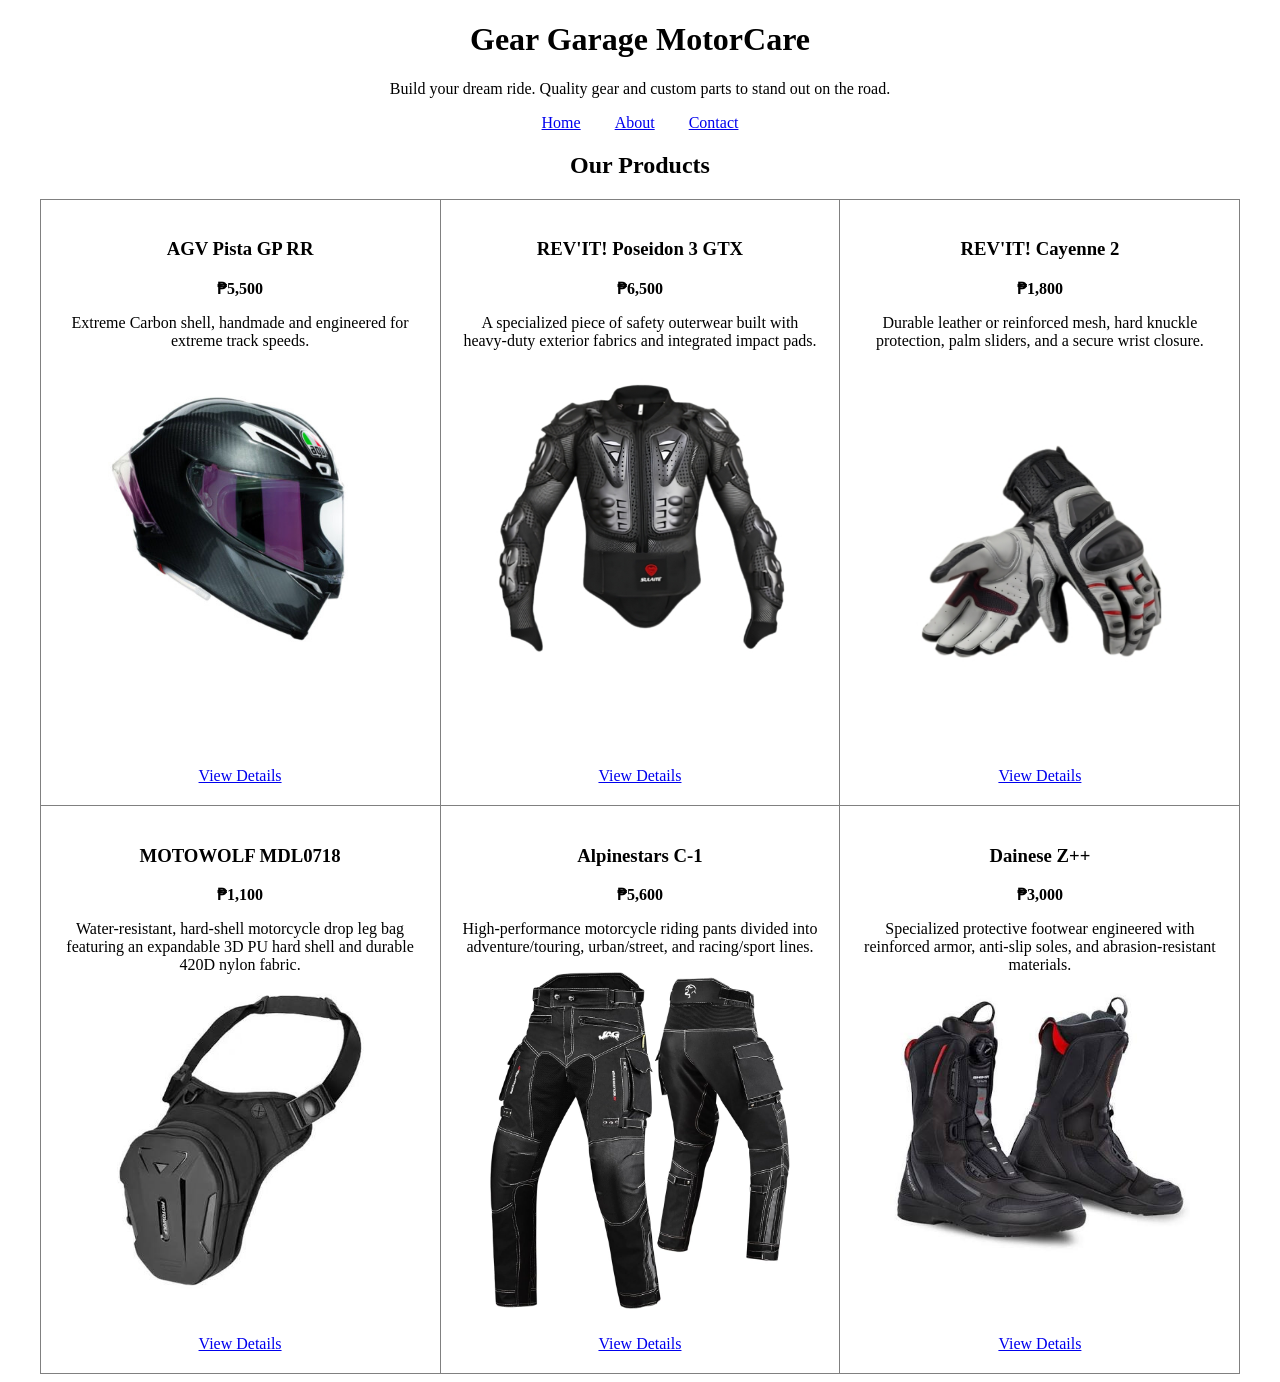
==== index.html @ 1aab7320 "Update prod info" ====
<!DOCTYPE html>
<html lang="en">
<head>
    <meta charset="UTF-8">
    <meta name="viewport" content="width=device-width, initial-scale=1.0">
    <title>Gear Garage MotorCare</title>
</head>
<body>
    <center>
        <header>
            <h1>Gear Garage MotorCare</h1>
            <p>Build your dream ride. Quality gear and custom parts to stand out on the road.</p>
        </header>
        
        <nav>
            <ul style="list-style:none; padding:0;">
                <li style="display:inline; margin:0 15px;"><a href="index.html">Home</a></li>
                <li style="display:inline; margin:0 15px;"><a href="about.html">About</a></li>
                <li style="display:inline; margin:0 15px;"><a href="contact.html">Contact</a></li>
            </ul>
        </nav>
    </center>
    
    <main>
        <!-- PRODUCTS SECTION -->
        <center>
            <section>
                <h2>Our Products</h2>
                
                <table border="1" cellpadding="20" style="border-collapse: collapse; text-align: center; width: 95%;">
                    <tr>
                        <td style="width: 33.33%; vertical-align: top; position: relative; padding-bottom: 60px;">
                            <article>
                                <h3>AGV Pista GP RR</h3>
                                <p><strong>₱5,500</strong></p>
                                <p>Extreme Carbon shell, handmade and engineered for extreme track speeds.</p>
                                <img src="Images/helmet.jpg" alt="casual comfort noise suppression, and features an integrated hydration system layout" width="300">
                            </article>
                            <a href="Products/Helmet.html" style="display: block; text-align: center; position: absolute; bottom: 20px; width: 100%; left: 0;">View Details</a>
                        </td>
                        
                        <td style="width: 33.33%; vertical-align: top; position: relative; padding-bottom: 60px;">
                            <article>
                                <h3>REV'IT! Poseidon 3 GTX</h3>
                                <p><strong>₱6,500</strong></p>
                                <p>A specialized piece of safety outerwear built with heavy-duty exterior fabrics and integrated impact pads.</p>
                                <img src="Images/jacket.jpg" alt="It protects riders from abrasion (road rash) and blunt-force trauma during a crash." width="300">
                            </article>
                            <a href="Products/Jacket.html" style="display: block; text-align: center; position: absolute; bottom: 20px; width: 100%; left: 0;">View Details</a>
                        </td>
                        
                        <td style="width: 33.33%; vertical-align: top; position: relative; padding-bottom: 60px;">
                            <article>
                                <h3>REV'IT! Cayenne 2</h3>
                                <p><strong>₱1,800</strong></p>
                                <p>Durable leather or reinforced mesh, hard knuckle protection, palm sliders, and a secure wrist closure.</p>
                                <img src="Images/gloves.jpg" alt="It balance high abrasion resistance with comfort and lever feel, protecting your hands from impact and weather while keeping your grip strong" width="300">
                            </article>
                            <a href="Products/Gloves.html" style="display: block; text-align: center; position: absolute; bottom: 20px; width: 100%; left: 0;">View Details</a>
                        </td>
                    </tr>
                    
                    <tr>
                        <td style="width: 33.33%; vertical-align: top; position: relative; padding-bottom: 60px;">
                            <article>
                                <h3>MOTOWOLF MDL0718</h3>
                                <p><strong>₱1,100</strong></p>
                                <p>Water-resistant, hard-shell motorcycle drop leg bag featuring an expandable 3D PU hard shell and durable 420D nylon fabric.</p>
                                <img src="Images/bag.jpg" alt="This includes adjustable quick-release straps, an integrated earphone hole" width="300">
                            </article>
                            <a href="Products/Bags.html" style="display: block; text-align: center; position: absolute; bottom: 20px; width: 100%; left: 0;">View Details</a>
                        </td>
                        
                        <td style="width: 33.33%; vertical-align: top; position: relative; padding-bottom: 60px;">
                            <article>
                                <h3>Alpinestars C-1</h3>
                                <p><strong>₱5,600</strong></p>
                                <p>High-performance motorcycle riding pants divided into adventure/touring, urban/street, and racing/sport lines.</p>
                                <img src="Images/pants.jpg" alt="They feature technical textiles or premium cowhide, CE-certified armor integrations" width="300">
                            </article>
                            <a href="Products/Pants.html" style="display: block; text-align: center; position: absolute; bottom: 20px; width: 100%; left: 0;">View Details</a>
                        </td>
                        
                        <td style="width: 33.33%; vertical-align: top; position: relative; padding-bottom: 60px;">
                            <article>
                                <h3>Dainese Z++</h3>
                                <p><strong>₱3,000</strong></p>
                                <p>Specialized protective footwear engineered with reinforced armor, anti-slip soles, and abrasion-resistant materials.</p>
                                <img src="Images/boots.jpg" alt="Heavy-duty full-grain oil-treated leather, suede, or reinforced synthetic textiles" width="300">
                            </article>
                            <a href="Products/Boots.html" style="display: block; text-align: center; position: absolute; bottom: 20px; width: 100%; left: 0;">View Details</a>
                        </td>
                    </tr>
                </table>

            </section>
        </center>
    </main>

</body>
</html>
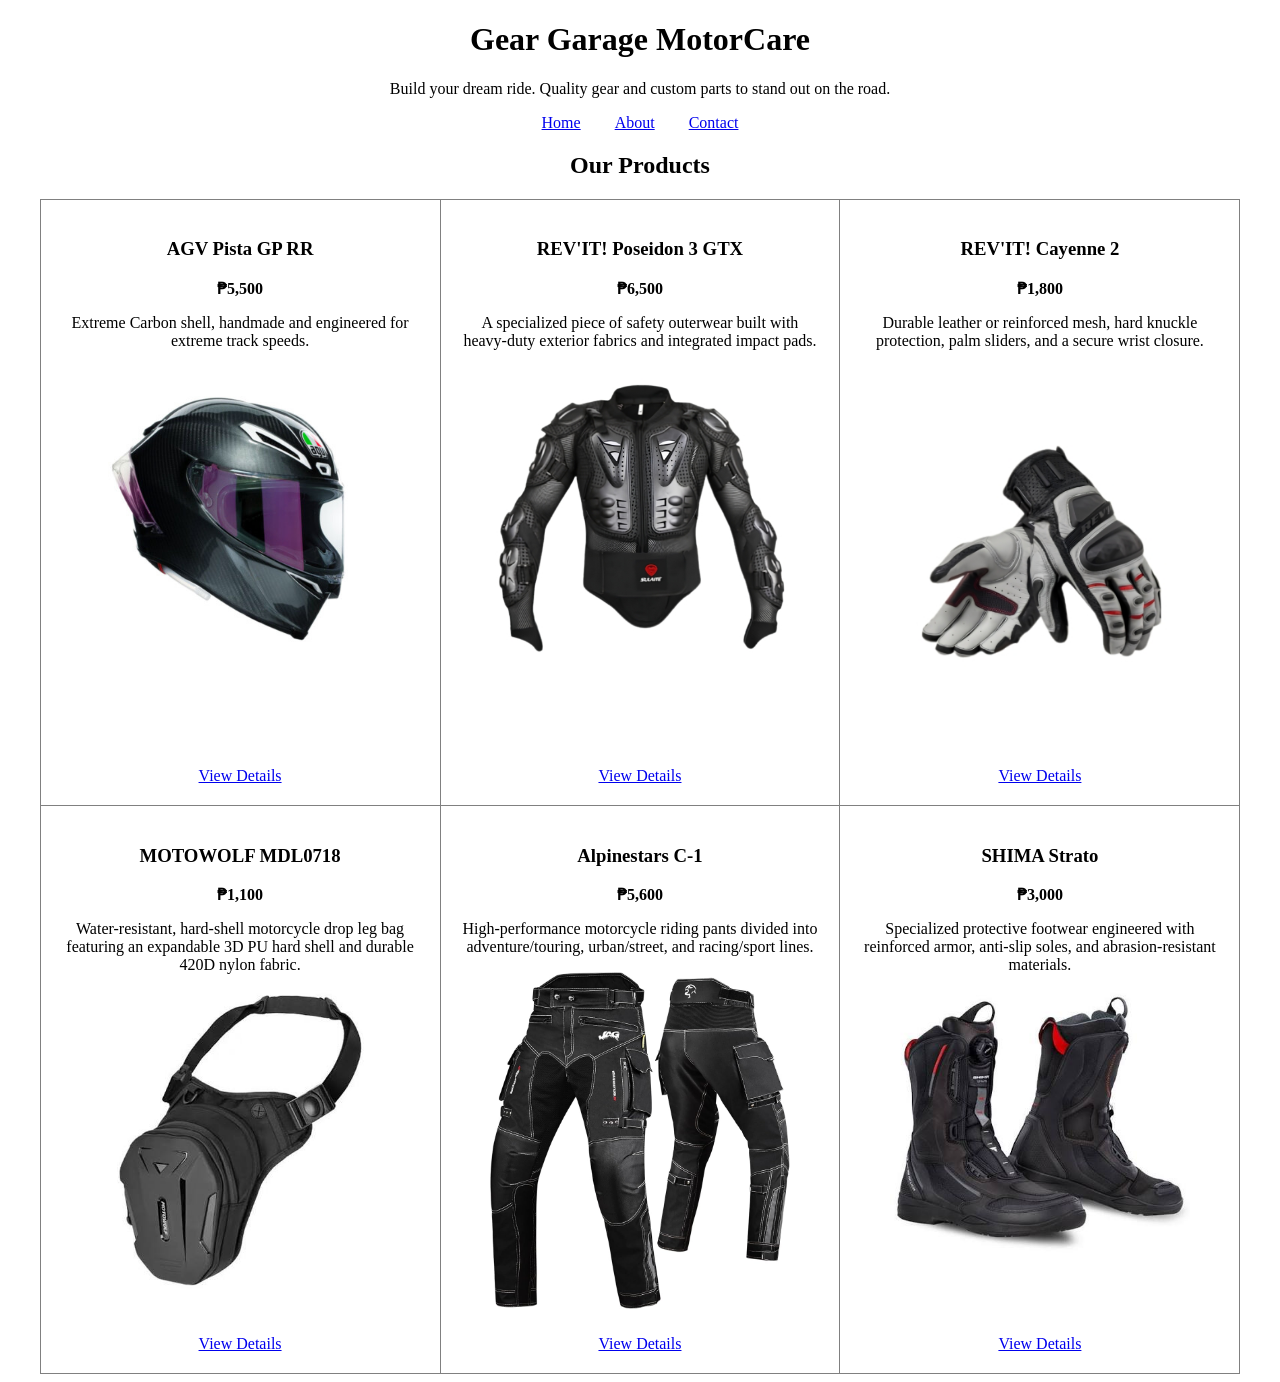
==== commit 9ed3d0b3: "Update prod details" ====
--- a/index.html
+++ b/index.html
@@ -83,7 +83,7 @@
                         
                         <td style="width: 33.33%; vertical-align: top; position: relative; padding-bottom: 60px;">
                             <article>
-                                <h3>Dainese Z++</h3>
+                                <h3>SHIMA Strato</h3>
                                 <p><strong>₱3,000</strong></p>
                                 <p>Specialized protective footwear engineered with reinforced armor, anti-slip soles, and abrasion-resistant materials.</p>
                                 <img src="Images/boots.jpg" alt="Heavy-duty full-grain oil-treated leather, suede, or reinforced synthetic textiles" width="300">
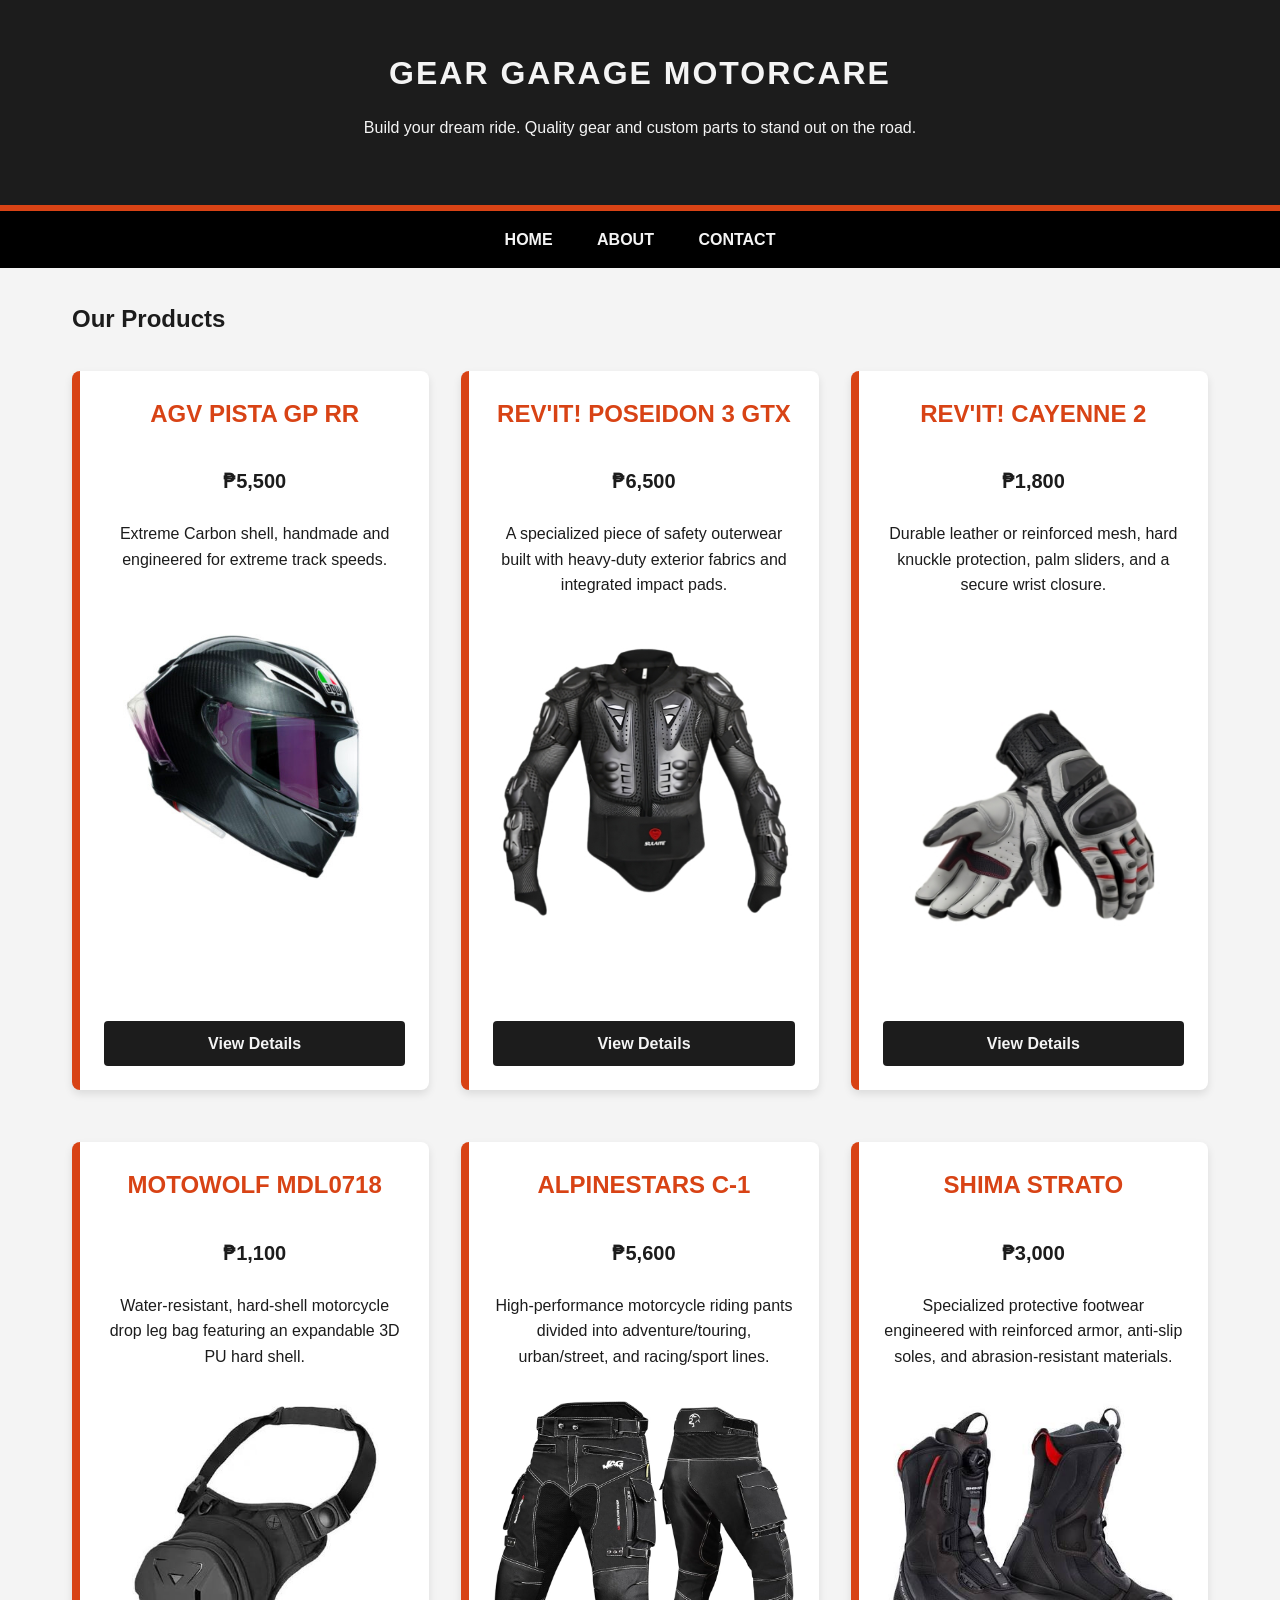
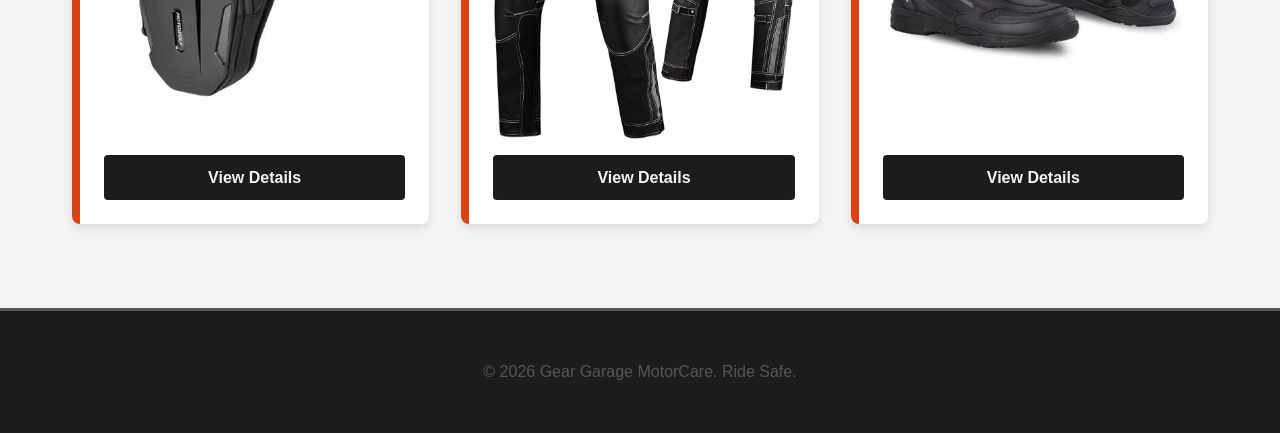
==== commit a7f77f42: "update homapage design" ====
--- a/index.html
+++ b/index.html
@@ -4,98 +4,80 @@
     <meta charset="UTF-8">
     <meta name="viewport" content="width=device-width, initial-scale=1.0">
     <title>Gear Garage MotorCare</title>
+    <link rel="stylesheet" href="Homepage_styles/index.css">
 </head>
 <body>
-    <center>
-        <header>
-            <h1>Gear Garage MotorCare</h1>
-            <p>Build your dream ride. Quality gear and custom parts to stand out on the road.</p>
-        </header>
-        
-        <nav>
-            <ul style="list-style:none; padding:0;">
-                <li style="display:inline; margin:0 15px;"><a href="index.html">Home</a></li>
-                <li style="display:inline; margin:0 15px;"><a href="about.html">About</a></li>
-                <li style="display:inline; margin:0 15px;"><a href="contact.html">Contact</a></li>
-            </ul>
-        </nav>
-    </center>
+    <header>
+        <h1>Gear Garage MotorCare</h1>
+        <p>Build your dream ride. Quality gear and custom parts to stand out on the road.</p>
+    </header>
+    
+    <nav>
+        <ul>
+            <li><a href="index.html">Home</a></li>
+            <li><a href="about.html">About</a></li>
+            <li><a href="contact.html">Contact</a></li>
+        </ul>
+    </nav>
     
     <main>
-        <!-- PRODUCTS SECTION -->
-        <center>
-            <section>
-                <h2>Our Products</h2>
+        <section>
+            <h2>Our Products</h2>
+            
+            <div class="product-grid">
+                <article class="product-card">
+                    <h3>AGV Pista GP RR</h3>
+                    <p class="price">₱5,500</p>
+                    <p class="desc">Extreme Carbon shell, handmade and engineered for extreme track speeds.</p>
+                    <img src="Images/helmet.jpg" alt="AGV Pista GP RR Helmet" width="300">
+                    <a href="Products/Helmet.html" class="btn">View Details</a>
+                </article>
                 
-                <table border="1" cellpadding="20" style="border-collapse: collapse; text-align: center; width: 95%;">
-                    <tr>
-                        <td style="width: 33.33%; vertical-align: top; position: relative; padding-bottom: 60px;">
-                            <article>
-                                <h3>AGV Pista GP RR</h3>
-                                <p><strong>₱5,500</strong></p>
-                                <p>Extreme Carbon shell, handmade and engineered for extreme track speeds.</p>
-                                <img src="Images/helmet.jpg" alt="casual comfort noise suppression, and features an integrated hydration system layout" width="300">
-                            </article>
-                            <a href="Products/Helmet.html" style="display: block; text-align: center; position: absolute; bottom: 20px; width: 100%; left: 0;">View Details</a>
-                        </td>
-                        
-                        <td style="width: 33.33%; vertical-align: top; position: relative; padding-bottom: 60px;">
-                            <article>
-                                <h3>REV'IT! Poseidon 3 GTX</h3>
-                                <p><strong>₱6,500</strong></p>
-                                <p>A specialized piece of safety outerwear built with heavy-duty exterior fabrics and integrated impact pads.</p>
-                                <img src="Images/jacket.jpg" alt="It protects riders from abrasion (road rash) and blunt-force trauma during a crash." width="300">
-                            </article>
-                            <a href="Products/Jacket.html" style="display: block; text-align: center; position: absolute; bottom: 20px; width: 100%; left: 0;">View Details</a>
-                        </td>
-                        
-                        <td style="width: 33.33%; vertical-align: top; position: relative; padding-bottom: 60px;">
-                            <article>
-                                <h3>REV'IT! Cayenne 2</h3>
-                                <p><strong>₱1,800</strong></p>
-                                <p>Durable leather or reinforced mesh, hard knuckle protection, palm sliders, and a secure wrist closure.</p>
-                                <img src="Images/gloves.jpg" alt="It balance high abrasion resistance with comfort and lever feel, protecting your hands from impact and weather while keeping your grip strong" width="300">
-                            </article>
-                            <a href="Products/Gloves.html" style="display: block; text-align: center; position: absolute; bottom: 20px; width: 100%; left: 0;">View Details</a>
-                        </td>
-                    </tr>
-                    
-                    <tr>
-                        <td style="width: 33.33%; vertical-align: top; position: relative; padding-bottom: 60px;">
-                            <article>
-                                <h3>MOTOWOLF MDL0718</h3>
-                                <p><strong>₱1,100</strong></p>
-                                <p>Water-resistant, hard-shell motorcycle drop leg bag featuring an expandable 3D PU hard shell and durable 420D nylon fabric.</p>
-                                <img src="Images/bag.jpg" alt="This includes adjustable quick-release straps, an integrated earphone hole" width="300">
-                            </article>
-                            <a href="Products/Bags.html" style="display: block; text-align: center; position: absolute; bottom: 20px; width: 100%; left: 0;">View Details</a>
-                        </td>
-                        
-                        <td style="width: 33.33%; vertical-align: top; position: relative; padding-bottom: 60px;">
-                            <article>
-                                <h3>Alpinestars C-1</h3>
-                                <p><strong>₱5,600</strong></p>
-                                <p>High-performance motorcycle riding pants divided into adventure/touring, urban/street, and racing/sport lines.</p>
-                                <img src="Images/pants.jpg" alt="They feature technical textiles or premium cowhide, CE-certified armor integrations" width="300">
-                            </article>
-                            <a href="Products/Pants.html" style="display: block; text-align: center; position: absolute; bottom: 20px; width: 100%; left: 0;">View Details</a>
-                        </td>
-                        
-                        <td style="width: 33.33%; vertical-align: top; position: relative; padding-bottom: 60px;">
-                            <article>
-                                <h3>SHIMA Strato</h3>
-                                <p><strong>₱3,000</strong></p>
-                                <p>Specialized protective footwear engineered with reinforced armor, anti-slip soles, and abrasion-resistant materials.</p>
-                                <img src="Images/boots.jpg" alt="Heavy-duty full-grain oil-treated leather, suede, or reinforced synthetic textiles" width="300">
-                            </article>
-                            <a href="Products/Boots.html" style="display: block; text-align: center; position: absolute; bottom: 20px; width: 100%; left: 0;">View Details</a>
-                        </td>
-                    </tr>
-                </table>
-
-            </section>
-        </center>
+                <article class="product-card">
+                    <h3>REV'IT! Poseidon 3 GTX</h3>
+                    <p class="price">₱6,500</p>
+                    <p class="desc">A specialized piece of safety outerwear built with heavy-duty exterior fabrics and integrated impact pads.</p>
+                    <img src="Images/jacket.jpg" alt="REV'IT Motorcycle Jacket" width="300">
+                    <a href="Products/Jacket.html" class="btn">View Details</a>
+                </article>
+                
+                <article class="product-card">
+                    <h3>REV'IT! Cayenne 2</h3>
+                    <p class="price">₱1,800</p>
+                    <p class="desc">Durable leather or reinforced mesh, hard knuckle protection, palm sliders, and a secure wrist closure.</p>
+                    <img src="Images/gloves.jpg" alt="Motorcycle Gloves" width="300">
+                    <a href="Products/Gloves.html" class="btn">View Details</a>
+                </article>
+                
+                <article class="product-card">
+                    <h3>MOTOWOLF MDL0718</h3>
+                    <p class="price">₱1,100</p>
+                    <p class="desc">Water-resistant, hard-shell motorcycle drop leg bag featuring an expandable 3D PU hard shell.</p>
+                    <img src="Images/bag.jpg" alt="Motowolf Drop Leg Bag" width="300">
+                    <a href="Products/Bags.html" class="btn">View Details</a>
+                </article>
+                
+                <article class="product-card">
+                    <h3>Alpinestars C-1</h3>
+                    <p class="price">₱5,600</p>
+                    <p class="desc">High-performance motorcycle riding pants divided into adventure/touring, urban/street, and racing/sport lines.</p>
+                    <img src="Images/pants.jpg" alt="Alpinestars Riding Pants" width="300">
+                    <a href="Products/Pants.html" class="btn">View Details</a>
+                </article>
+                
+                <article class="product-card">
+                    <h3>SHIMA Strato</h3>
+                    <p class="price">₱3,000</p>
+                    <p class="desc">Specialized protective footwear engineered with reinforced armor, anti-slip soles, and abrasion-resistant materials.</p>
+                    <img src="Images/boots.jpg" alt="Shima Riding Boots" width="300">
+                    <a href="Products/Boots.html" class="btn">View Details</a>
+                </article>
+            </div>
+        </section>
     </main>
 
+    <footer>
+        <p>&copy; 2026 Gear Garage MotorCare. Ride Safe.</p>
+    </footer>
 </body>
 </html>
--- a/Homepage_styles/index.css
+++ b/Homepage_styles/index.css
@@ -0,0 +1,271 @@
+/* =========================================
+   1. VARIABLES
+   ========================================= */
+:root {
+    --brand: #d84315;        /* Burnout Orange */
+    --dark-ink: #1c1c1c;     /* Asphalt Black */
+    --muted-grey: #555555;   /* Engine Grey */
+    --light-bg: #f4f4f4;     /* Light off-white background */
+    --card-bg: #ffffff;      /* Pure white for high contrast */
+}
+
+/* =========================================
+   2. BASE STYLES
+   ========================================= */
+* {
+    box-sizing: border-box;
+}
+
+body {
+    font-family: 'Helvetica Neue', Arial, sans-serif;
+    line-height: 1.6;
+    color: var(--dark-ink);
+    background-color: var(--light-bg);
+    margin: 0;
+    padding: 0;
+}
+
+/* =========================================
+   3. LAYOUT REGIONS
+   ========================================= */
+header {
+    background-color: var(--dark-ink);
+    color: var(--light-bg);
+    text-align: center;
+    padding: 3rem 1rem;
+    border-bottom: 6px solid var(--brand);
+}
+
+header h1 {
+    margin: 0;
+    text-transform: uppercase;
+    letter-spacing: 2px;
+}
+
+nav {
+    background-color: #000000;
+    text-align: center;
+    padding: 1rem 0;
+}
+
+main {
+    max-width: 1200px;
+    margin: 2rem auto;
+    padding: 0 2rem;
+}
+
+footer {
+    background-color: var(--dark-ink);
+    color: var(--muted-grey);
+    text-align: center;
+    padding: 2rem;
+    margin-top: 4rem;
+    border-top: 3px solid var(--muted-grey);
+}
+
+/* =========================================
+   4. NAVIGATION
+   ========================================= */
+nav ul {
+    list-style: none;
+    padding: 0;
+    margin: 0;
+}
+
+nav li {
+    display: inline-block;
+}
+
+nav a {
+    color: var(--light-bg);
+    text-decoration: none;
+    padding: 10px 20px;
+    font-weight: bold;
+    text-transform: uppercase;
+    transition: color 0.3s;
+}
+
+nav a:hover {
+    color: var(--brand);
+}
+
+.product-grid {
+    display: grid;
+    grid-template-columns: repeat(auto-fit, minmax(300px, 1fr));
+    gap: 2rem;
+    margin-top: 2rem;
+}
+
+/* =========================================
+   5. COMPONENTS (Cards)
+   ========================================= */
+.product-card {
+    background-color: var(--card-bg);
+    border-radius: 8px;
+    padding: 24px;
+    border-left: 8px solid var(--brand);
+    margin-bottom: 20px;
+    box-shadow: 0 4px 8px rgba(0,0,0,0.1);
+    display: flex;
+    flex-direction: column;
+    align-items: center;
+    text-align: center;
+    transition: transform 0.3s ease, box-shadow 0.3s ease;
+}
+
+.product-card:hover {
+    transform: translateY(-8px);
+    box-shadow: 0 12px 20px rgba(0,0,0,0.15);
+}
+
+.product-card h3 {
+    font-size: 1.5rem;
+    color: var(--brand);
+    margin-top: 0;
+    text-transform: uppercase;
+}
+
+.product-card .price {
+    font-size: 1.25rem;
+    font-weight: bold;
+    color: var(--dark-ink);
+    margin: 0.5rem 0;
+}
+
+.product-card img {
+    max-width: 100%;
+    height: auto;
+    border-radius: 4px;
+    margin: 1rem 0;
+}
+
+.product-card .btn {
+    background-color: var(--dark-ink);
+    color: var(--light-bg);
+    text-decoration: none;
+    padding: 10px 20px;
+    border-radius: 4px;
+    font-weight: bold;
+    margin-top: auto;
+    transition: background-color 0.3s;
+    width: 100%;
+}
+
+.product-card .btn:hover {
+    background-color: var(--brand);
+}
+
+/* =========================================
+   6. CONTACT FORM
+   ========================================= */
+fieldset {
+    padding: 2rem;
+    border-radius: 8px;
+    border: 2px solid var(--muted-grey);
+    background-color: var(--card-bg);
+    margin-bottom: 2rem;
+}
+
+legend {
+    color: var(--brand);
+    font-weight: bold;
+    font-size: 1.2rem;
+    padding: 0 10px;
+}
+
+input, textarea, select {
+    padding: 12px;
+    width: 100%;
+    margin-bottom: 1.5rem;
+    border: 1px solid var(--muted-grey);
+    border-radius: 4px;
+    font-family: inherit;
+    font-size: 1rem;
+}
+
+button[type="submit"] {
+    background-color: var(--brand);
+    color: var(--light-bg);
+    padding: 14px 28px;
+    border: none;
+    cursor: pointer;
+    font-size: 1.1rem;
+    font-weight: bold;
+    border-radius: 4px;
+    text-transform: uppercase;
+    width: 100%; /* Makes button full width on contact card */
+}
+
+button[type="submit"]:hover {
+    background-color: #a8320c;
+}
+
+input:focus,
+textarea:focus,
+select:focus {
+    outline: 3px solid var(--brand);
+    outline-offset: 2px;
+}
+
+/* =========================================
+   7. ABOUT PAGE LAYOUT
+   ========================================= */
+.about-grid {
+    display: grid;
+    grid-template-columns: 1fr 1fr;
+    gap: 2rem;
+    align-items: center;
+    margin-bottom: 1rem;
+}
+
+.about-grid img {
+    width: 100%;
+    height: auto;
+    border-radius: 8px;
+    box-shadow: 0 4px 8px rgba(0,0,0,0.1);
+}
+
+.about-text h3 {
+    color: var(--brand);
+    margin-top: 0;
+    text-transform: uppercase;
+}
+
+/* =========================================
+   8. CONTACT PAGE LAYOUT
+   ========================================= */
+.contact-grid {
+    display: grid;
+    grid-template-columns: 1fr 1fr;
+    gap: 2rem;
+    align-items: start;
+    margin-top: 1rem;
+}
+
+.contact-card {
+    background-color: var(--card-bg);
+    border-radius: 8px;
+    padding: 2rem;
+    box-shadow: 0 4px 12px rgba(0,0,0,0.05);
+}
+
+.contact-card h2 {
+    margin-top: 0;
+    margin-bottom: 1.5rem;
+}
+
+.contact-list {
+    list-style: none;
+    padding: 0;
+}
+
+.contact-list li {
+    margin-bottom: 1.2rem;
+}
+
+/* Stacks into a single column on mobile screens for both grids */
+@media (max-width: 768px) {
+    .about-grid, .contact-grid {
+        grid-template-columns: 1fr;
+    }
+}
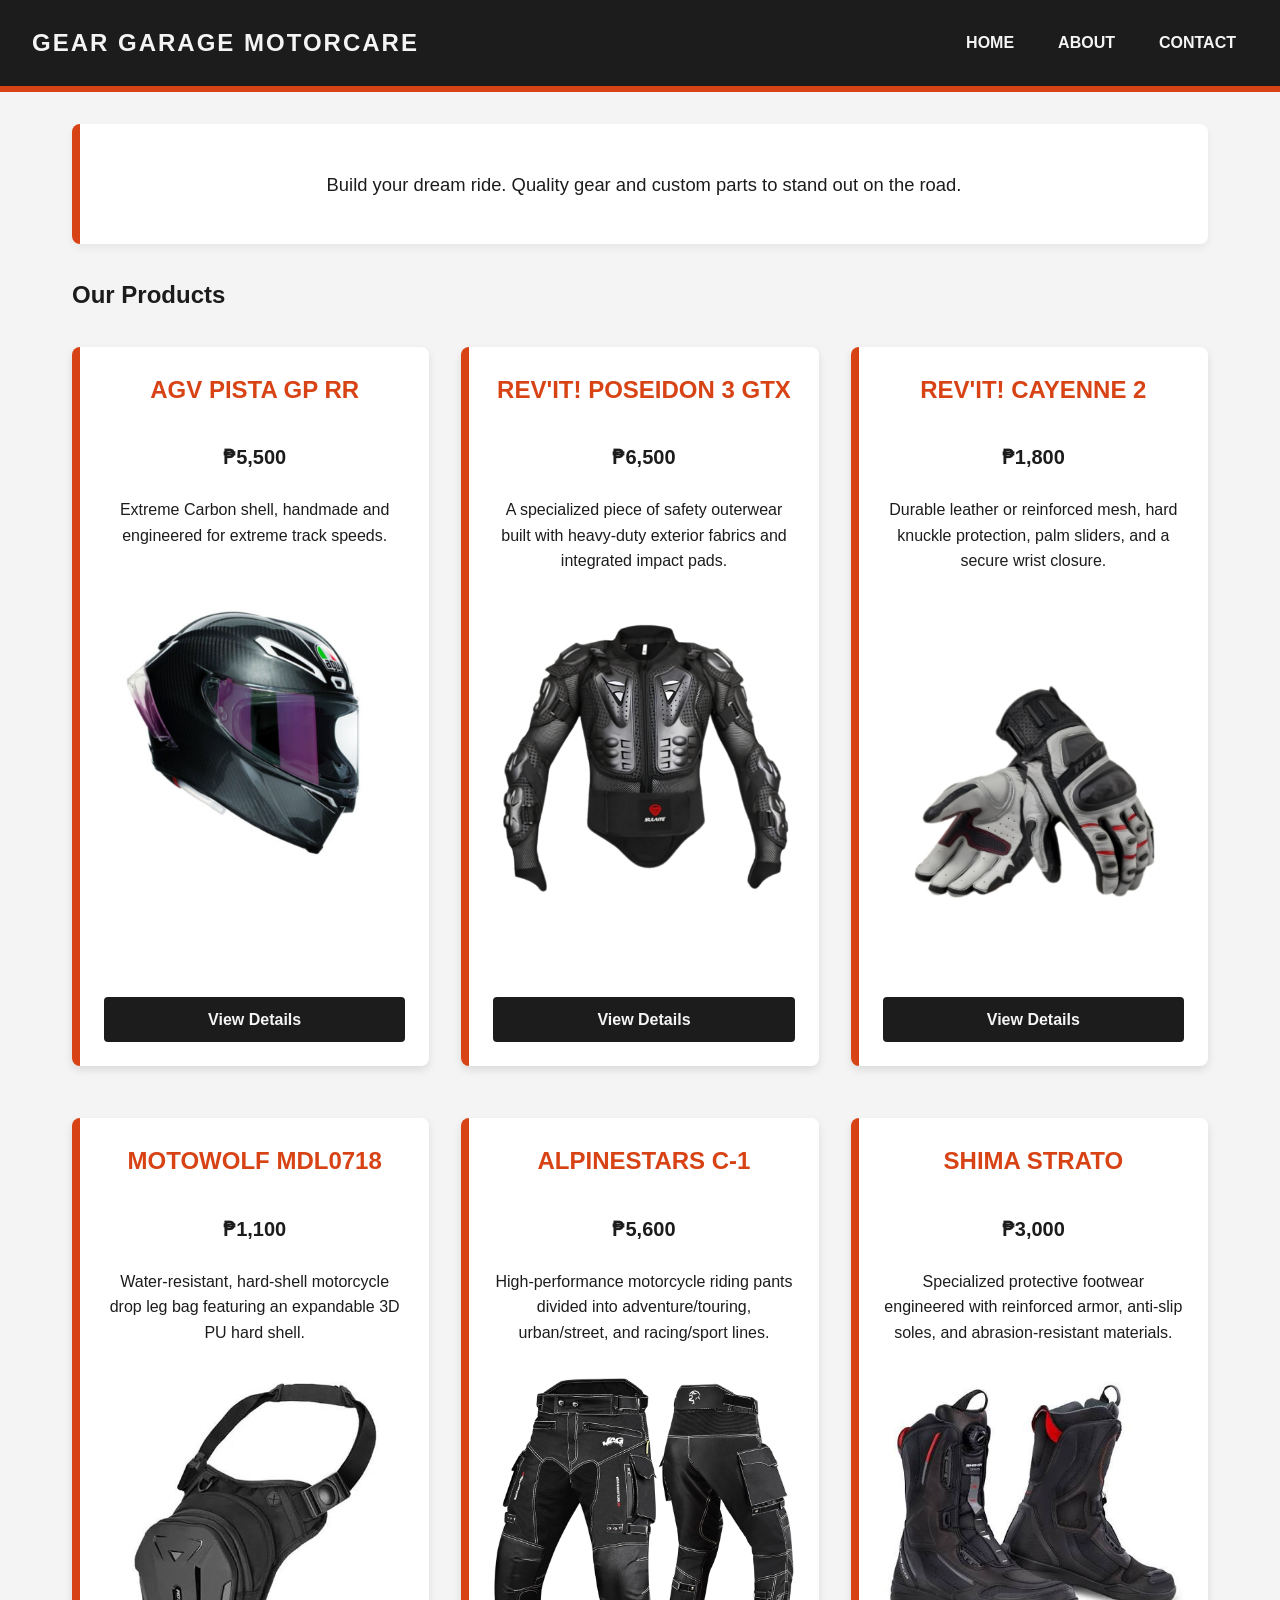
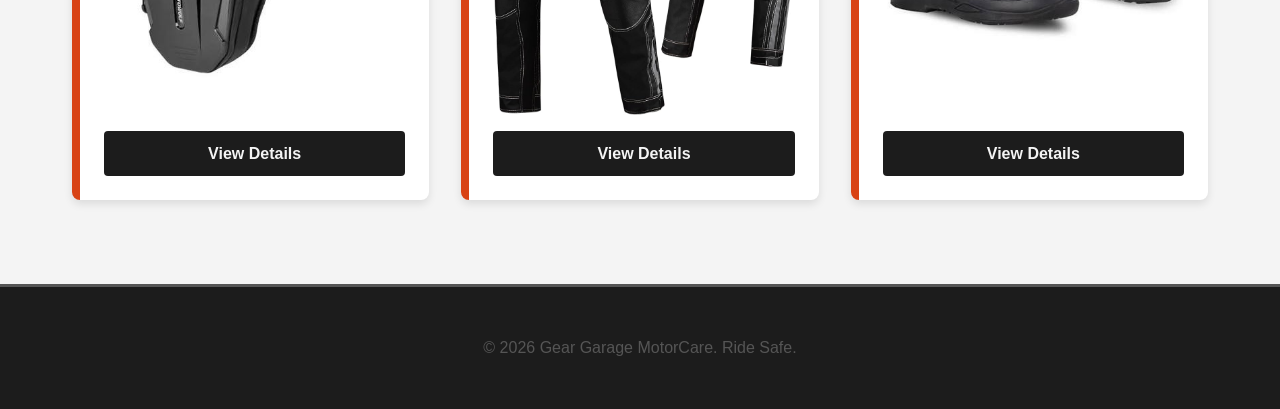
==== commit 709951ae: "update homepage" ====
--- a/index.html
+++ b/index.html
@@ -7,20 +7,23 @@
     <link rel="stylesheet" href="Homepage_styles/index.css">
 </head>
 <body>
-    <header>
+    <header class="site-header">
         <h1>Gear Garage MotorCare</h1>
-        <p>Build your dream ride. Quality gear and custom parts to stand out on the road.</p>
+        <nav>
+            <ul>
+                <li><a href="index.html">Home</a></li>
+                <li><a href="about.html">About</a></li>
+                <li><a href="contact.html">Contact</a></li>
+            </ul>
+        </nav>
     </header>
     
-    <nav>
-        <ul>
-            <li><a href="index.html">Home</a></li>
-            <li><a href="about.html">About</a></li>
-            <li><a href="contact.html">Contact</a></li>
-        </ul>
-    </nav>
-    
     <main>
+        <!-- Centred element requirement: Hero banner centered horizontally and vertically -->
+        <section class="hero-banner">
+            <p>Build your dream ride. Quality gear and custom parts to stand out on the road.</p>
+        </section>
+
         <section>
             <h2>Our Products</h2>
             
--- a/Homepage_styles/index.css
+++ b/Homepage_styles/index.css
@@ -26,26 +26,23 @@
 }
 
 /* =========================================
-   3. LAYOUT REGIONS
-   ========================================= */
-header {
+   3. LAYOUT REGIONS (FLEXBOX HEADER)
+   ========================================= */
+.site-header {
+    display: flex;
+    justify-content: space-between;
+    align-items: center;
     background-color: var(--dark-ink);
     color: var(--light-bg);
-    text-align: center;
-    padding: 3rem 1rem;
+    padding: 1.5rem 2rem;
     border-bottom: 6px solid var(--brand);
 }
 
-header h1 {
-    margin: 0;
+.site-header h1 {
+    margin: 0;
+    font-size: 1.5rem;
     text-transform: uppercase;
     letter-spacing: 2px;
-}
-
-nav {
-    background-color: #000000;
-    text-align: center;
-    padding: 1rem 0;
 }
 
 main {
@@ -64,22 +61,20 @@
 }
 
 /* =========================================
-   4. NAVIGATION
-   ========================================= */
-nav ul {
+   4. NAVIGATION (FLEXBOX)
+   ========================================= */
+.site-header nav ul {
+    display: flex;
+    gap: 20px;
     list-style: none;
     padding: 0;
     margin: 0;
 }
 
-nav li {
-    display: inline-block;
-}
-
 nav a {
     color: var(--light-bg);
     text-decoration: none;
-    padding: 10px 20px;
+    padding: 8px 12px;
     font-weight: bold;
     text-transform: uppercase;
     transition: color 0.3s;
@@ -89,6 +84,32 @@
     color: var(--brand);
 }
 
+/* =========================================
+   5. CENTRED BANNER (Lesson 6.4 requirement)
+   ========================================= */
+.hero-banner {
+    display: flex;
+    justify-content: center;
+    align-items: center;
+    min-height: 120px;
+    text-align: center;
+    background-color: var(--card-bg);
+    border-radius: 8px;
+    padding: 1.5rem;
+    margin-bottom: 2rem;
+    border-left: 8px solid var(--brand);
+    box-shadow: 0 4px 8px rgba(0,0,0,0.05);
+    font-size: 1.15rem;
+    font-weight: 500;
+}
+
+.hero-banner p {
+    margin: 0;
+}
+
+/* =========================================
+   6. COMPONENTS (Cards & Grid)
+   ========================================= */
 .product-grid {
     display: grid;
     grid-template-columns: repeat(auto-fit, minmax(300px, 1fr));
@@ -96,9 +117,6 @@
     margin-top: 2rem;
 }
 
-/* =========================================
-   5. COMPONENTS (Cards)
-   ========================================= */
 .product-card {
     background-color: var(--card-bg);
     border-radius: 8px;
@@ -156,7 +174,7 @@
 }
 
 /* =========================================
-   6. CONTACT FORM
+   7. CONTACT FORM
    ========================================= */
 fieldset {
     padding: 2rem;
@@ -193,7 +211,7 @@
     font-weight: bold;
     border-radius: 4px;
     text-transform: uppercase;
-    width: 100%; /* Makes button full width on contact card */
+    width: 100%;
 }
 
 button[type="submit"]:hover {
@@ -208,7 +226,7 @@
 }
 
 /* =========================================
-   7. ABOUT PAGE LAYOUT
+   8. ABOUT PAGE LAYOUT
    ========================================= */
 .about-grid {
     display: grid;
@@ -232,7 +250,7 @@
 }
 
 /* =========================================
-   8. CONTACT PAGE LAYOUT
+   9. CONTACT PAGE LAYOUT
    ========================================= */
 .contact-grid {
     display: grid;
@@ -263,7 +281,6 @@
     margin-bottom: 1.2rem;
 }
 
-/* Stacks into a single column on mobile screens for both grids */
 @media (max-width: 768px) {
     .about-grid, .contact-grid {
         grid-template-columns: 1fr;
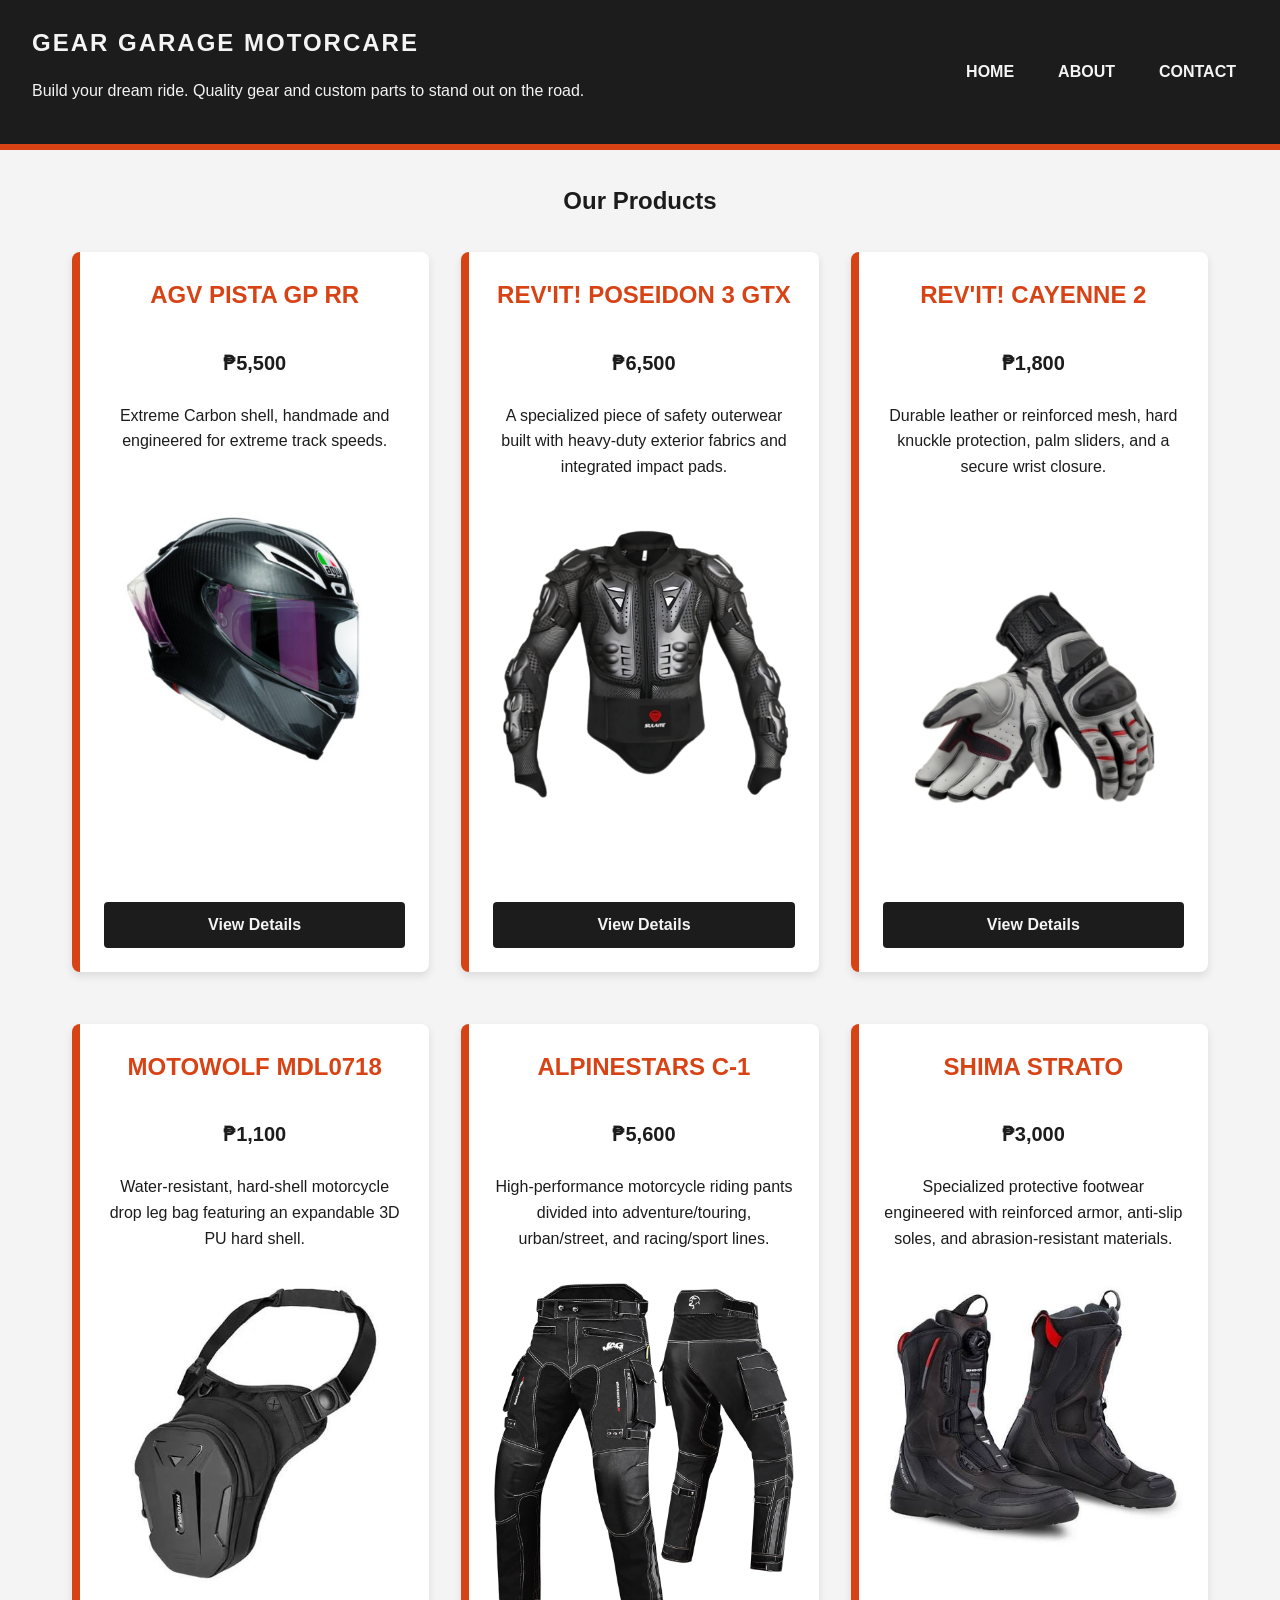
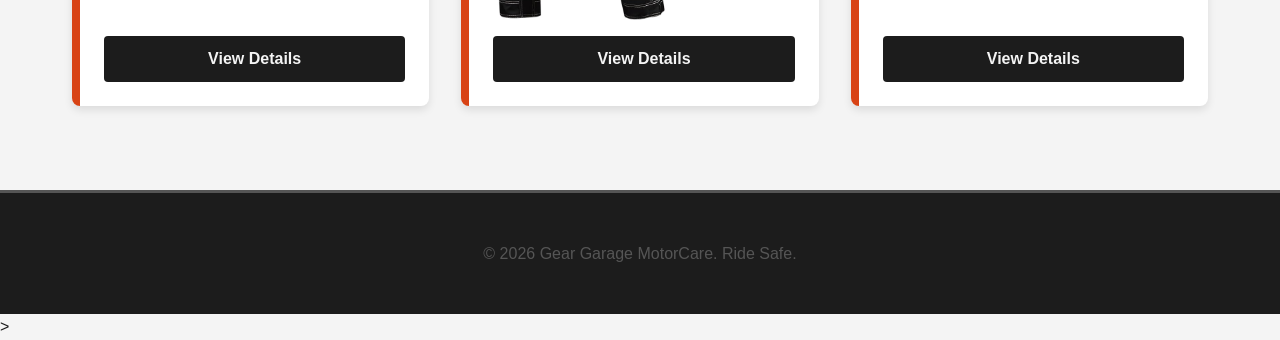
==== commit a276d0bc: "update homepage" ====
--- a/index.html
+++ b/index.html
@@ -8,7 +8,11 @@
 </head>
 <body>
     <header class="site-header">
-        <h1>Gear Garage MotorCare</h1>
+        <div class="brand-group">
+            <h1>Gear Garage MotorCare</h1>
+            <p>Build your dream ride. Quality gear and custom parts to stand out on the road.</p>
+        </div>
+        
         <nav>
             <ul>
                 <li><a href="index.html">Home</a></li>
@@ -17,15 +21,12 @@
             </ul>
         </nav>
     </header>
-    
+   
     <main>
-        <!-- Centred element requirement: Hero banner centered horizontally and vertically -->
-        <section class="hero-banner">
-            <p>Build your dream ride. Quality gear and custom parts to stand out on the road.</p>
-        </section>
-
         <section>
-            <h2>Our Products</h2>
+            <div class="section-banner">
+                <h2>Our Products</h2>
+            </div>
             
             <div class="product-grid">
                 <article class="product-card">
@@ -35,7 +36,7 @@
                     <img src="Images/helmet.jpg" alt="AGV Pista GP RR Helmet" width="300">
                     <a href="Products/Helmet.html" class="btn">View Details</a>
                 </article>
-                
+               
                 <article class="product-card">
                     <h3>REV'IT! Poseidon 3 GTX</h3>
                     <p class="price">₱6,500</p>
@@ -43,7 +44,7 @@
                     <img src="Images/jacket.jpg" alt="REV'IT Motorcycle Jacket" width="300">
                     <a href="Products/Jacket.html" class="btn">View Details</a>
                 </article>
-                
+               
                 <article class="product-card">
                     <h3>REV'IT! Cayenne 2</h3>
                     <p class="price">₱1,800</p>
@@ -51,7 +52,7 @@
                     <img src="Images/gloves.jpg" alt="Motorcycle Gloves" width="300">
                     <a href="Products/Gloves.html" class="btn">View Details</a>
                 </article>
-                
+               
                 <article class="product-card">
                     <h3>MOTOWOLF MDL0718</h3>
                     <p class="price">₱1,100</p>
@@ -59,7 +60,7 @@
                     <img src="Images/bag.jpg" alt="Motowolf Drop Leg Bag" width="300">
                     <a href="Products/Bags.html" class="btn">View Details</a>
                 </article>
-                
+               
                 <article class="product-card">
                     <h3>Alpinestars C-1</h3>
                     <p class="price">₱5,600</p>
@@ -67,7 +68,7 @@
                     <img src="Images/pants.jpg" alt="Alpinestars Riding Pants" width="300">
                     <a href="Products/Pants.html" class="btn">View Details</a>
                 </article>
-                
+               
                 <article class="product-card">
                     <h3>SHIMA Strato</h3>
                     <p class="price">₱3,000</p>
@@ -83,4 +84,4 @@
         <p>&copy; 2026 Gear Garage MotorCare. Ride Safe.</p>
     </footer>
 </body>
-</html>+</html>>
--- a/Homepage_styles/index.css
+++ b/Homepage_styles/index.css
@@ -85,7 +85,7 @@
 }
 
 /* =========================================
-   5. CENTRED BANNER (Lesson 6.4 requirement)
+   5. CENTRED BANNER 
    ========================================= */
 .hero-banner {
     display: flex;
@@ -103,8 +103,8 @@
     font-weight: 500;
 }
 
-.hero-banner p {
-    margin: 0;
+.section-banner {
+    text-align: center;
 }
 
 /* =========================================
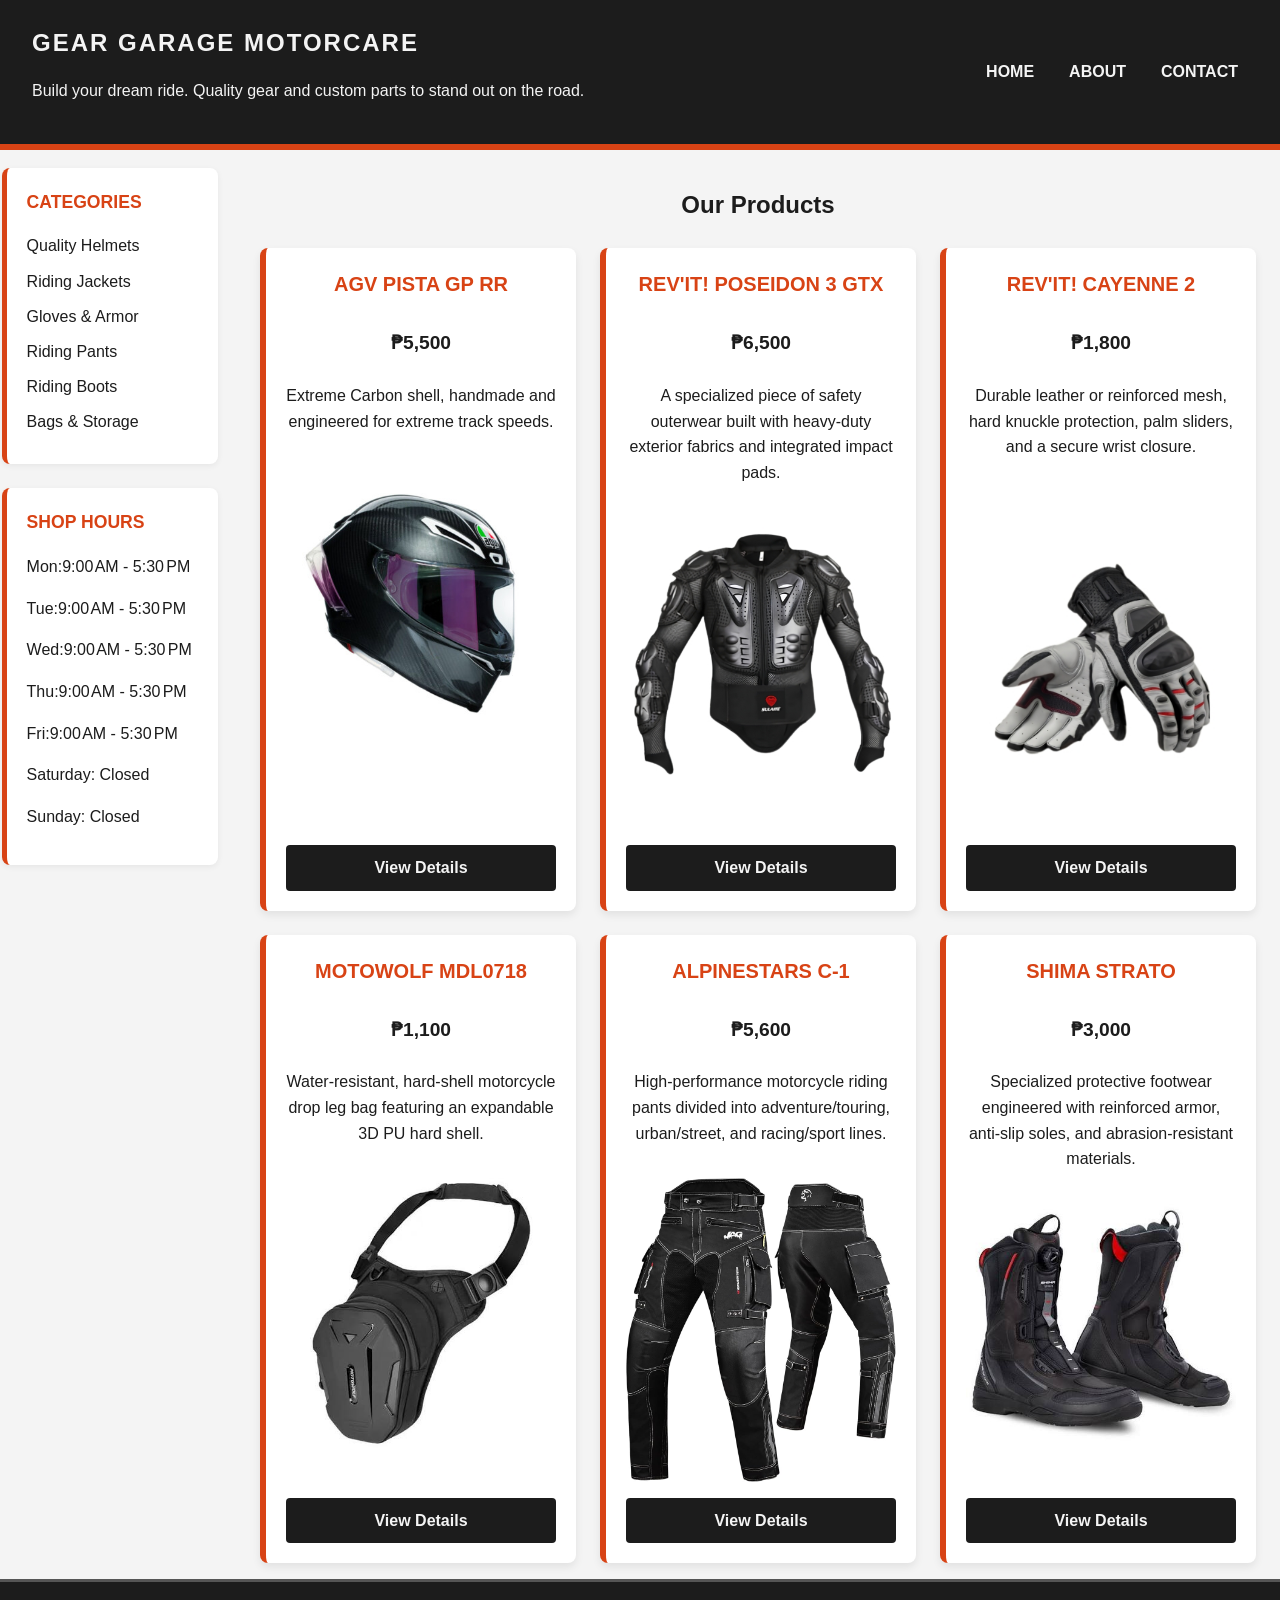
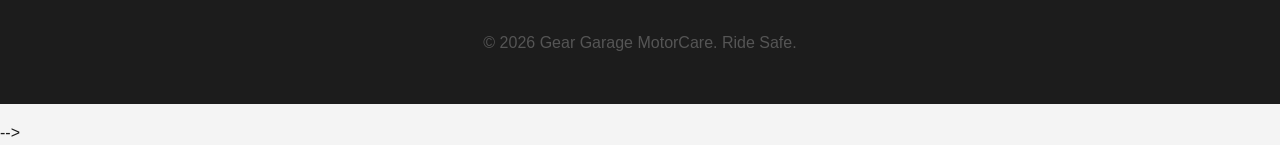
==== commit cd58109b: "Update home page" ====
--- a/index.html
+++ b/index.html
@@ -6,7 +6,7 @@
     <title>Gear Garage MotorCare</title>
     <link rel="stylesheet" href="Homepage_styles/index.css">
 </head>
-<body>
+<body class="page">
     <header class="site-header">
         <div class="brand-group">
             <h1>Gear Garage MotorCare</h1>
@@ -21,7 +21,33 @@
             </ul>
         </nav>
     </header>
-   
+
+    <!-- Sidebar Area Required by the Skeleton -->
+    <aside class="site-sidebar">
+        <div class="sidebar-widget">
+            <h3>Categories</h3>
+            <ul class="sidebar-list">
+                <li><a href="#helmets">Quality Helmets</a></li>
+                <li><a href="#jackets">Riding Jackets</a></li>
+                <li><a href="#gloves">Gloves & Armor</a></li>
+                <li><a href="#pants">Riding Pants</a></li>
+                <li><a href="#boots">Riding Boots</a></li>
+                <li><a href="#bags">Bags & Storage</a></li> 
+            </ul>
+        </div>
+
+        <div class="sidebar-widget">
+            <h3>Shop Hours</h3>
+            <p>Mon:9:00 AM - 5:30 PM</p>
+            <p>Tue:9:00 AM - 5:30 PM</p>
+            <p>Wed:9:00 AM - 5:30 PM</p>
+            <p>Thu:9:00 AM - 5:30 PM</p>
+            <p>Fri:9:00 AM - 5:30 PM</p>
+            <p>Saturday: Closed</p>
+            <p>Sunday: Closed</p>
+        </div>
+    </aside>
+-->
     <main>
         <section>
             <div class="section-banner">
@@ -84,4 +110,4 @@
         <p>&copy; 2026 Gear Garage MotorCare. Ride Safe.</p>
     </footer>
 </body>
-</html>>+</html>
--- a/Homepage_styles/index.css
+++ b/Homepage_styles/index.css
@@ -2,11 +2,11 @@
    1. VARIABLES
    ========================================= */
 :root {
-    --brand: #d84315;        /* Burnout Orange */
-    --dark-ink: #1c1c1c;     /* Asphalt Black */
-    --muted-grey: #555555;   /* Engine Grey */
-    --light-bg: #f4f4f4;     /* Light off-white background */
-    --card-bg: #ffffff;      /* Pure white for high contrast */
+    --brand: #d84315;         /* Burnout Orange */
+    --dark-ink: #1c1c1c;      /* Asphalt Black */
+    --muted-grey: #555555;    /* Engine Grey */
+    --light-bg: #f4f4f4;      /* Light off-white background */
+    --card-bg: #ffffff;       /* Pure white for high contrast */
 }
 
 /* =========================================
@@ -26,10 +26,42 @@
 }
 
 /* =========================================
-   3. LAYOUT REGIONS (FLEXBOX HEADER)
+   3. PAGE SKELETON (MOBILE-FIRST GRID)
+   ========================================= */
+.page {
+    display: grid;
+    grid-template-columns: 1fr;
+    grid-template-areas:
+        "masthead"
+        "main"
+        "side"
+        "foot";
+    gap: 16px;
+    min-height: 100vh;
+}
+
+header { grid-area: masthead; }
+aside  { grid-area: side; }
+main   { grid-area: main; }
+footer { grid-area: foot; }
+
+/* Desktop enhancement: min-width query */
+@media (min-width: 700px) {
+    .page {
+        grid-template-columns: 220px 1fr;
+        grid-template-areas:
+            "masthead masthead"
+            "side     main"
+            "foot     foot";
+    }
+}
+
+/* =========================================
+   4. LAYOUT REGIONS (HEADER, ASIDE, MAIN, FOOTER)
    ========================================= */
 .site-header {
     display: flex;
+    flex-wrap: wrap;
     justify-content: space-between;
     align-items: center;
     background-color: var(--dark-ink);
@@ -45,10 +77,49 @@
     letter-spacing: 2px;
 }
 
+/* Sidebar Styles */
+.site-sidebar {
+    padding: 0.10rem;
+}
+
+.sidebar-widget {
+    background-color: var(--card-bg);
+    border-radius: 8px;
+    padding: 1.25rem;
+    margin-bottom: 1.5rem;
+    border-left: 5px solid var(--brand);
+    box-shadow: 0 2px 6px rgba(0,0,0,0.06);
+}
+
+.sidebar-widget h3 {
+    margin-top: 0;
+    font-size: 1.1rem;
+    text-transform: uppercase;
+    color: var(--brand);
+}
+
+.sidebar-list {
+    list-style: none;
+    padding: 0;
+    margin: 0;
+}
+
+.sidebar-list li {
+    margin-bottom: 0.6rem;
+}
+
+.sidebar-list a {
+    color: var(--dark-ink);
+    text-decoration: none;
+    font-weight: 500;
+}
+
+.sidebar-list a:hover {
+    color: var(--brand);
+}
+
 main {
-    max-width: 1200px;
-    margin: 2rem auto;
-    padding: 0 2rem;
+    padding: 0 1.5rem;
 }
 
 footer {
@@ -56,25 +127,25 @@
     color: var(--muted-grey);
     text-align: center;
     padding: 2rem;
-    margin-top: 4rem;
     border-top: 3px solid var(--muted-grey);
 }
 
 /* =========================================
-   4. NAVIGATION (FLEXBOX)
+   5. NAVIGATION (FLEXBOX)
    ========================================= */
 .site-header nav ul {
     display: flex;
-    gap: 20px;
+    flex-wrap: wrap;
+    gap: 15px;
     list-style: none;
     padding: 0;
-    margin: 0;
+    margin: 1rem 0 0 0;
 }
 
 nav a {
     color: var(--light-bg);
     text-decoration: none;
-    padding: 8px 12px;
+    padding: 6px 10px;
     font-weight: bold;
     text-transform: uppercase;
     transition: color 0.3s;
@@ -84,46 +155,32 @@
     color: var(--brand);
 }
 
-/* =========================================
-   5. CENTRED BANNER 
-   ========================================= */
-.hero-banner {
-    display: flex;
-    justify-content: center;
-    align-items: center;
-    min-height: 120px;
-    text-align: center;
-    background-color: var(--card-bg);
-    border-radius: 8px;
-    padding: 1.5rem;
-    margin-bottom: 2rem;
-    border-left: 8px solid var(--brand);
-    box-shadow: 0 4px 8px rgba(0,0,0,0.05);
-    font-size: 1.15rem;
-    font-weight: 500;
-}
-
+@media (min-width: 700px) {
+    .site-header nav ul {
+        margin: 0;
+    }
+}
+
+/* =========================================
+   6. COMPONENTS (Cards & Grid)
+   ========================================= */
 .section-banner {
     text-align: center;
 }
 
-/* =========================================
-   6. COMPONENTS (Cards & Grid)
-   ========================================= */
 .product-grid {
     display: grid;
-    grid-template-columns: repeat(auto-fit, minmax(300px, 1fr));
-    gap: 2rem;
-    margin-top: 2rem;
+    grid-template-columns: repeat(auto-fit, minmax(260px, 1fr));
+    gap: 1.5rem;
+    margin-top: 1.5rem;
 }
 
 .product-card {
     background-color: var(--card-bg);
     border-radius: 8px;
-    padding: 24px;
-    border-left: 8px solid var(--brand);
-    margin-bottom: 20px;
-    box-shadow: 0 4px 8px rgba(0,0,0,0.1);
+    padding: 20px;
+    border-left: 6px solid var(--brand);
+    box-shadow: 0 4px 8px rgba(0,0,0,0.08);
     display: flex;
     flex-direction: column;
     align-items: center;
@@ -132,19 +189,19 @@
 }
 
 .product-card:hover {
-    transform: translateY(-8px);
-    box-shadow: 0 12px 20px rgba(0,0,0,0.15);
+    transform: translateY(-4px);
+    box-shadow: 0 10px 18px rgba(0,0,0,0.12);
 }
 
 .product-card h3 {
-    font-size: 1.5rem;
+    font-size: 1.25rem;
     color: var(--brand);
     margin-top: 0;
     text-transform: uppercase;
 }
 
 .product-card .price {
-    font-size: 1.25rem;
+    font-size: 1.2rem;
     font-weight: bold;
     color: var(--dark-ink);
     margin: 0.5rem 0;
@@ -161,7 +218,7 @@
     background-color: var(--dark-ink);
     color: var(--light-bg);
     text-decoration: none;
-    padding: 10px 20px;
+    padding: 10px 16px;
     border-radius: 4px;
     font-weight: bold;
     margin-top: auto;
@@ -174,10 +231,10 @@
 }
 
 /* =========================================
-   7. CONTACT FORM
+   7. FORM & OTHER PAGES (MOBILE-FIRST)
    ========================================= */
 fieldset {
-    padding: 2rem;
+    padding: 1.5rem;
     border-radius: 8px;
     border: 2px solid var(--muted-grey);
     background-color: var(--card-bg);
@@ -187,14 +244,14 @@
 legend {
     color: var(--brand);
     font-weight: bold;
-    font-size: 1.2rem;
-    padding: 0 10px;
+    font-size: 1.1rem;
+    padding: 0 8px;
 }
 
 input, textarea, select {
-    padding: 12px;
+    padding: 10px;
     width: 100%;
-    margin-bottom: 1.5rem;
+    margin-bottom: 1.2rem;
     border: 1px solid var(--muted-grey);
     border-radius: 4px;
     font-family: inherit;
@@ -204,10 +261,10 @@
 button[type="submit"] {
     background-color: var(--brand);
     color: var(--light-bg);
-    padding: 14px 28px;
+    padding: 12px 24px;
     border: none;
     cursor: pointer;
-    font-size: 1.1rem;
+    font-size: 1rem;
     font-weight: bold;
     border-radius: 4px;
     text-transform: uppercase;
@@ -218,71 +275,17 @@
     background-color: #a8320c;
 }
 
-input:focus,
-textarea:focus,
-select:focus {
-    outline: 3px solid var(--brand);
-    outline-offset: 2px;
-}
-
-/* =========================================
-   8. ABOUT PAGE LAYOUT
-   ========================================= */
-.about-grid {
-    display: grid;
-    grid-template-columns: 1fr 1fr;
-    gap: 2rem;
-    align-items: center;
-    margin-bottom: 1rem;
-}
-
-.about-grid img {
-    width: 100%;
-    height: auto;
-    border-radius: 8px;
-    box-shadow: 0 4px 8px rgba(0,0,0,0.1);
-}
-
-.about-text h3 {
-    color: var(--brand);
-    margin-top: 0;
-    text-transform: uppercase;
-}
-
-/* =========================================
-   9. CONTACT PAGE LAYOUT
-   ========================================= */
+.about-grid, 
 .contact-grid {
     display: grid;
-    grid-template-columns: 1fr 1fr;
-    gap: 2rem;
-    align-items: start;
+    grid-template-columns: 1fr;
+    gap: 1.5rem;
     margin-top: 1rem;
 }
 
-.contact-card {
-    background-color: var(--card-bg);
-    border-radius: 8px;
-    padding: 2rem;
-    box-shadow: 0 4px 12px rgba(0,0,0,0.05);
-}
-
-.contact-card h2 {
-    margin-top: 0;
-    margin-bottom: 1.5rem;
-}
-
-.contact-list {
-    list-style: none;
-    padding: 0;
-}
-
-.contact-list li {
-    margin-bottom: 1.2rem;
-}
-
-@media (max-width: 768px) {
-    .about-grid, .contact-grid {
-        grid-template-columns: 1fr;
+@media (min-width: 700px) {
+    .about-grid, 
+    .contact-grid {
+        grid-template-columns: 1fr 1fr;
     }
 }
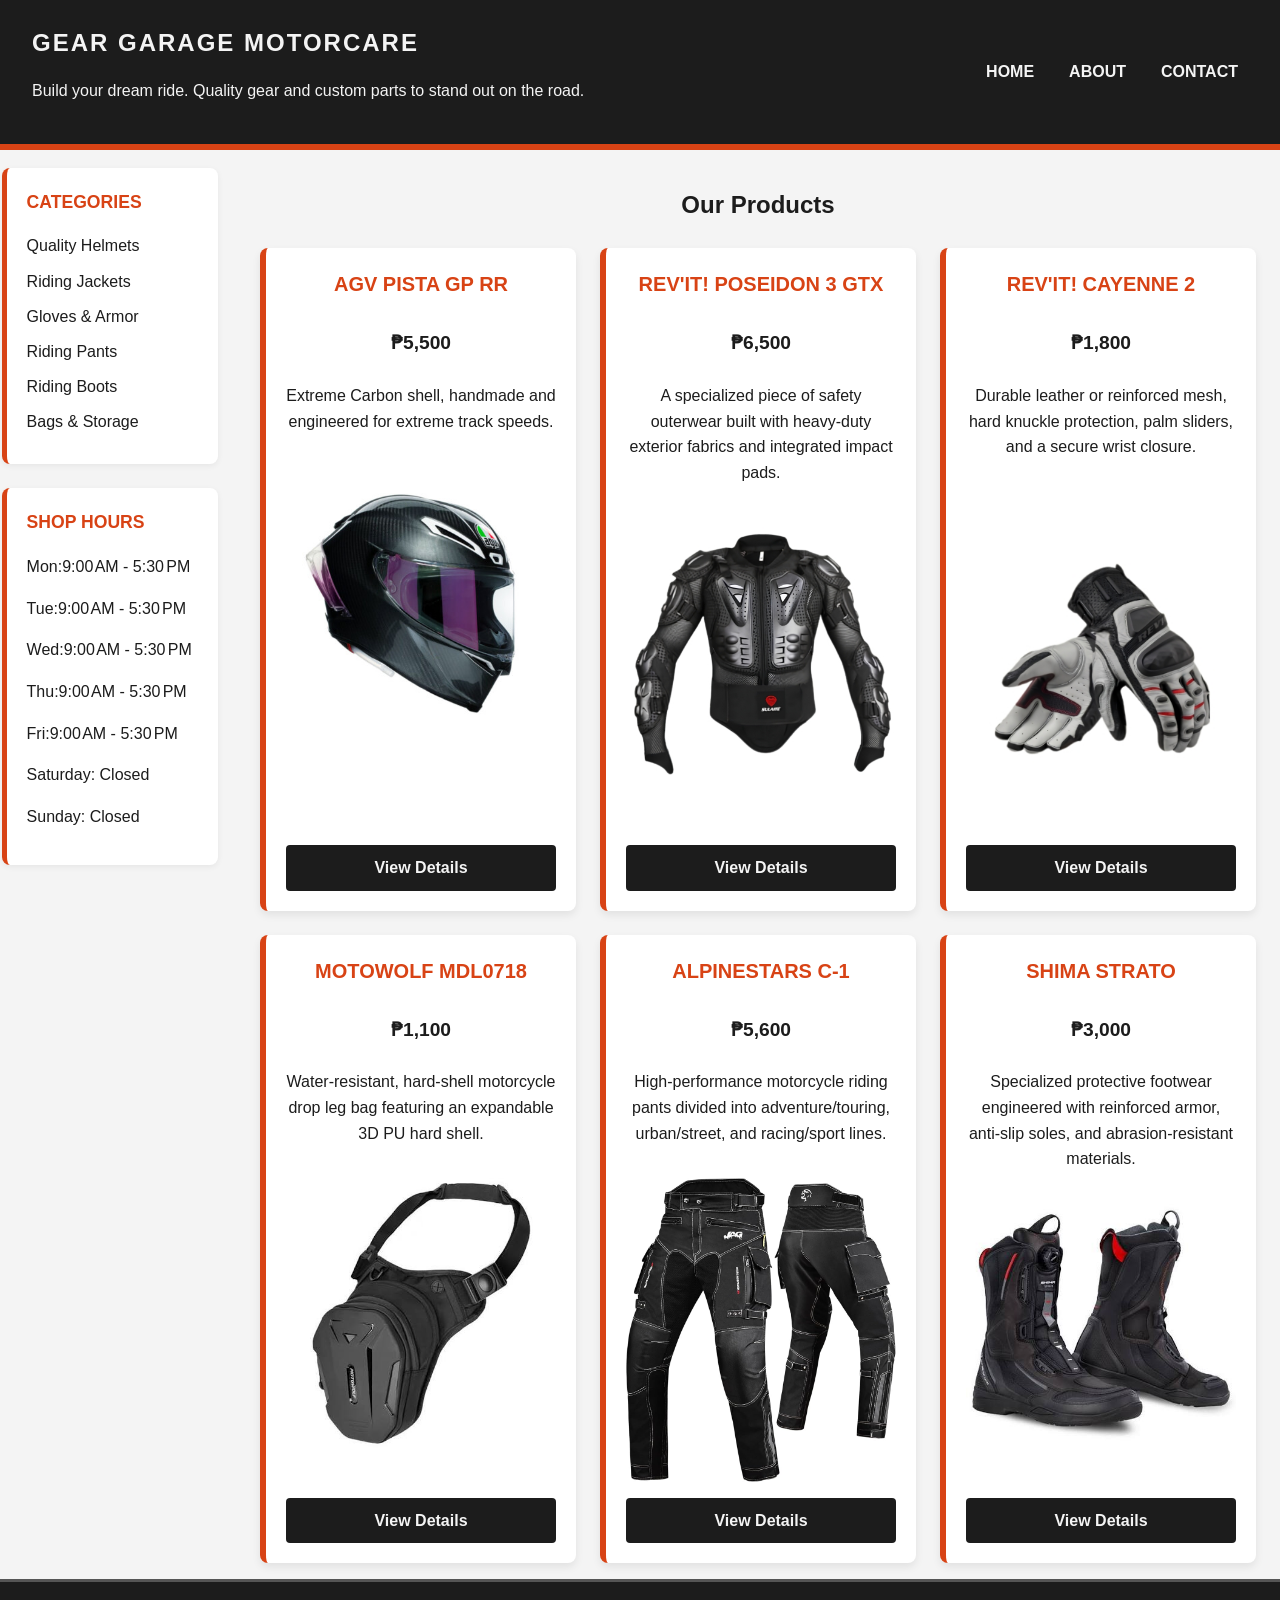
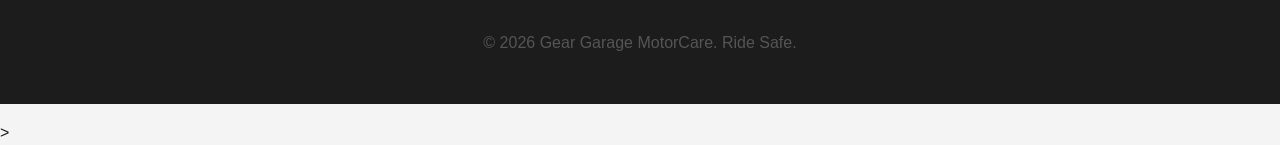
==== commit 20905db6: "update sidebar" ====
--- a/index.html
+++ b/index.html
@@ -1,113 +1,113 @@
-<!DOCTYPE html>
-<html lang="en">
-<head>
-    <meta charset="UTF-8">
-    <meta name="viewport" content="width=device-width, initial-scale=1.0">
-    <title>Gear Garage MotorCare</title>
-    <link rel="stylesheet" href="Homepage_styles/index.css">
-</head>
-<body class="page">
-    <header class="site-header">
-        <div class="brand-group">
-            <h1>Gear Garage MotorCare</h1>
-            <p>Build your dream ride. Quality gear and custom parts to stand out on the road.</p>
-        </div>
-        
-        <nav>
-            <ul>
-                <li><a href="index.html">Home</a></li>
-                <li><a href="about.html">About</a></li>
-                <li><a href="contact.html">Contact</a></li>
-            </ul>
-        </nav>
-    </header>
-
-    <!-- Sidebar Area Required by the Skeleton -->
-    <aside class="site-sidebar">
-        <div class="sidebar-widget">
-            <h3>Categories</h3>
-            <ul class="sidebar-list">
-                <li><a href="#helmets">Quality Helmets</a></li>
-                <li><a href="#jackets">Riding Jackets</a></li>
-                <li><a href="#gloves">Gloves & Armor</a></li>
-                <li><a href="#pants">Riding Pants</a></li>
-                <li><a href="#boots">Riding Boots</a></li>
-                <li><a href="#bags">Bags & Storage</a></li> 
-            </ul>
-        </div>
-
-        <div class="sidebar-widget">
-            <h3>Shop Hours</h3>
-            <p>Mon:9:00 AM - 5:30 PM</p>
-            <p>Tue:9:00 AM - 5:30 PM</p>
-            <p>Wed:9:00 AM - 5:30 PM</p>
-            <p>Thu:9:00 AM - 5:30 PM</p>
-            <p>Fri:9:00 AM - 5:30 PM</p>
-            <p>Saturday: Closed</p>
-            <p>Sunday: Closed</p>
-        </div>
-    </aside>
--->
-    <main>
-        <section>
-            <div class="section-banner">
-                <h2>Our Products</h2>
+    <!DOCTYPE html>
+    <html lang="en">
+    <head>
+        <meta charset="UTF-8">
+        <meta name="viewport" content="width=device-width, initial-scale=1.0">
+        <title>Gear Garage MotorCare</title>
+        <link rel="stylesheet" href="Homepage_styles/index.css">
+    </head>
+    <body class="page">
+        <header class="site-header">
+            <div class="brand-group">
+                <h1>Gear Garage MotorCare</h1>
+                <p>Build your dream ride. Quality gear and custom parts to stand out on the road.</p>
             </div>
             
-            <div class="product-grid">
-                <article class="product-card">
-                    <h3>AGV Pista GP RR</h3>
-                    <p class="price">₱5,500</p>
-                    <p class="desc">Extreme Carbon shell, handmade and engineered for extreme track speeds.</p>
-                    <img src="Images/helmet.jpg" alt="AGV Pista GP RR Helmet" width="300">
-                    <a href="Products/Helmet.html" class="btn">View Details</a>
-                </article>
-               
-                <article class="product-card">
-                    <h3>REV'IT! Poseidon 3 GTX</h3>
-                    <p class="price">₱6,500</p>
-                    <p class="desc">A specialized piece of safety outerwear built with heavy-duty exterior fabrics and integrated impact pads.</p>
-                    <img src="Images/jacket.jpg" alt="REV'IT Motorcycle Jacket" width="300">
-                    <a href="Products/Jacket.html" class="btn">View Details</a>
-                </article>
-               
-                <article class="product-card">
-                    <h3>REV'IT! Cayenne 2</h3>
-                    <p class="price">₱1,800</p>
-                    <p class="desc">Durable leather or reinforced mesh, hard knuckle protection, palm sliders, and a secure wrist closure.</p>
-                    <img src="Images/gloves.jpg" alt="Motorcycle Gloves" width="300">
-                    <a href="Products/Gloves.html" class="btn">View Details</a>
-                </article>
-               
-                <article class="product-card">
-                    <h3>MOTOWOLF MDL0718</h3>
-                    <p class="price">₱1,100</p>
-                    <p class="desc">Water-resistant, hard-shell motorcycle drop leg bag featuring an expandable 3D PU hard shell.</p>
-                    <img src="Images/bag.jpg" alt="Motowolf Drop Leg Bag" width="300">
-                    <a href="Products/Bags.html" class="btn">View Details</a>
-                </article>
-               
-                <article class="product-card">
-                    <h3>Alpinestars C-1</h3>
-                    <p class="price">₱5,600</p>
-                    <p class="desc">High-performance motorcycle riding pants divided into adventure/touring, urban/street, and racing/sport lines.</p>
-                    <img src="Images/pants.jpg" alt="Alpinestars Riding Pants" width="300">
-                    <a href="Products/Pants.html" class="btn">View Details</a>
-                </article>
-               
-                <article class="product-card">
-                    <h3>SHIMA Strato</h3>
-                    <p class="price">₱3,000</p>
-                    <p class="desc">Specialized protective footwear engineered with reinforced armor, anti-slip soles, and abrasion-resistant materials.</p>
-                    <img src="Images/boots.jpg" alt="Shima Riding Boots" width="300">
-                    <a href="Products/Boots.html" class="btn">View Details</a>
-                </article>
+            <nav>
+                <ul>
+                    <li><a href="index.html">Home</a></li>
+                    <li><a href="about.html">About</a></li>
+                    <li><a href="contact.html">Contact</a></li>
+                </ul>
+            </nav>
+        </header>
+
+        <!-- Sidebar Area Required by the Skeleton -->
+        <aside class="site-sidebar">
+            <div class="sidebar-widget">
+                <h3>Categories</h3>
+                <ul class="sidebar-list">
+                    <li><a href="#helmets">Quality Helmets</a></li>
+                    <li><a href="#jackets">Riding Jackets</a></li>
+                    <li><a href="#gloves">Gloves & Armor</a></li>
+                    <li><a href="#pants">Riding Pants</a></li>
+                    <li><a href="#boots">Riding Boots</a></li>
+                    <li><a href="#bags">Bags & Storage</a></li> 
+                </ul>
             </div>
-        </section>
-    </main>
 
-    <footer>
-        <p>&copy; 2026 Gear Garage MotorCare. Ride Safe.</p>
-    </footer>
-</body>
-</html>+            <div class="sidebar-widget">
+                <h3>Shop Hours</h3>
+                <p>Mon:9:00 AM - 5:30 PM</p>
+                <p>Tue:9:00 AM - 5:30 PM</p>
+                <p>Wed:9:00 AM - 5:30 PM</p>
+                <p>Thu:9:00 AM - 5:30 PM</p>
+                <p>Fri:9:00 AM - 5:30 PM</p>
+                <p>Saturday: Closed</p>
+                <p>Sunday: Closed</p>
+            </div>
+        </aside>
+
+        <main>
+            <section>
+                <div class="section-banner">
+                    <h2>Our Products</h2>
+                </div>
+                
+                <div class="product-grid">
+                    <article class="product-card">
+                        <h3>AGV Pista GP RR</h3>
+                        <p class="price">₱5,500</p>
+                        <p class="desc">Extreme Carbon shell, handmade and engineered for extreme track speeds.</p>
+                        <img src="Images/helmet.jpg" alt="AGV Pista GP RR Helmet" width="300">
+                        <a href="Products/Helmet.html" class="btn">View Details</a>
+                    </article>
+                
+                    <article class="product-card">
+                        <h3>REV'IT! Poseidon 3 GTX</h3>
+                        <p class="price">₱6,500</p>
+                        <p class="desc">A specialized piece of safety outerwear built with heavy-duty exterior fabrics and integrated impact pads.</p>
+                        <img src="Images/jacket.jpg" alt="REV'IT Motorcycle Jacket" width="300">
+                        <a href="Products/Jacket.html" class="btn">View Details</a>
+                    </article>
+                
+                    <article class="product-card">
+                        <h3>REV'IT! Cayenne 2</h3>
+                        <p class="price">₱1,800</p>
+                        <p class="desc">Durable leather or reinforced mesh, hard knuckle protection, palm sliders, and a secure wrist closure.</p>
+                        <img src="Images/gloves.jpg" alt="Motorcycle Gloves" width="300">
+                        <a href="Products/Gloves.html" class="btn">View Details</a>
+                    </article>
+                
+                    <article class="product-card">
+                        <h3>MOTOWOLF MDL0718</h3>
+                        <p class="price">₱1,100</p>
+                        <p class="desc">Water-resistant, hard-shell motorcycle drop leg bag featuring an expandable 3D PU hard shell.</p>
+                        <img src="Images/bag.jpg" alt="Motowolf Drop Leg Bag" width="300">
+                        <a href="Products/Bags.html" class="btn">View Details</a>
+                    </article>
+                
+                    <article class="product-card">
+                        <h3>Alpinestars C-1</h3>
+                        <p class="price">₱5,600</p>
+                        <p class="desc">High-performance motorcycle riding pants divided into adventure/touring, urban/street, and racing/sport lines.</p>
+                        <img src="Images/pants.jpg" alt="Alpinestars Riding Pants" width="300">
+                        <a href="Products/Pants.html" class="btn">View Details</a>
+                    </article>
+                
+                    <article class="product-card">
+                        <h3>SHIMA Strato</h3>
+                        <p class="price">₱3,000</p>
+                        <p class="desc">Specialized protective footwear engineered with reinforced armor, anti-slip soles, and abrasion-resistant materials.</p>
+                        <img src="Images/boots.jpg" alt="Shima Riding Boots" width="300">
+                        <a href="Products/Boots.html" class="btn">View Details</a>
+                    </article>
+                </div>
+            </section>
+        </main>
+
+        <footer>
+            <p>&copy; 2026 Gear Garage MotorCare. Ride Safe.</p>
+        </footer>
+    </body>
+    </html>>
